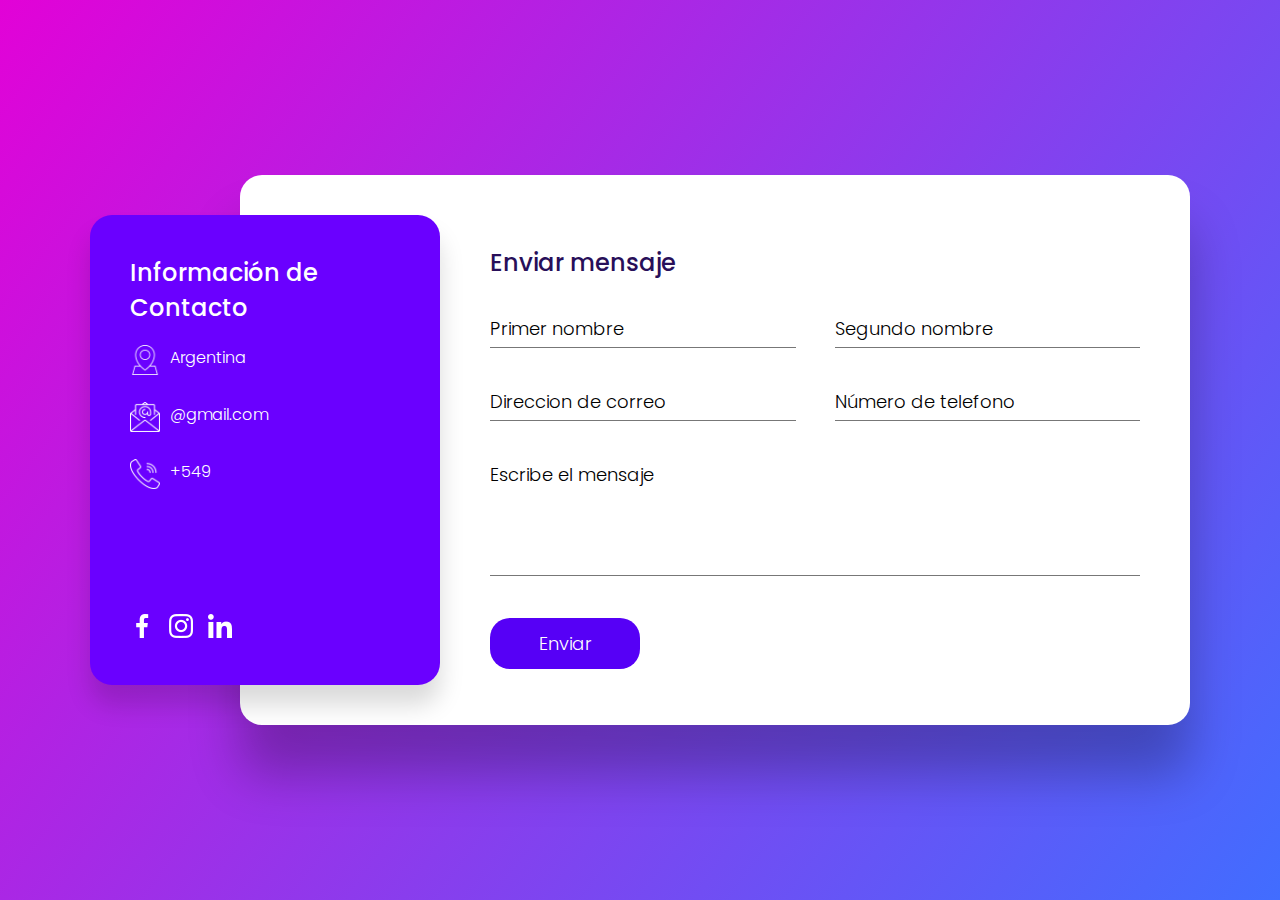
==== templates/contacto.html @ bb2905e5 "se añadió contacto" ====
<!DOCTYPE html>
<html lang="en">
  <head>
    <meta charset="UTF-8" />
    <meta name="viewport" content="width=device-width, initial-scale=1.0" />
    <head>
    <meta charset="utf-8">
    <meta name="viewport" content="width=device-width, initial-scale=1.0">
    <title> Contacto</title>
    <style>
        @import url('https://fonts.googleapis.com/css2?family=Poppins:wght@200&display=swap');
        @import url('https://fonts.googleapis.com/css2?family=Poppins:wght@300&display=swap');
        @import url('https://fonts.googleapis.com/css2?family=Poppins:wght@400&display=swap');
        @import url('https://fonts.googleapis.com/css2?family=Poppins:wght@500&display=swap');
        @import url('https://fonts.googleapis.com/css2?family=Poppins:wght@600&display=swap');
        @import url('https://fonts.googleapis.com/css2?family=Poppins:wght@700&display=swap');
        @import url('https://fonts.googleapis.com/css2?family=Poppins:wght@800&display=swap');
        @import url('https://fonts.googleapis.com/css2?family=Poppins:wght@900&display=swap');
    </style>
    <link rel="stylesheet" href="/static/css/contacto.css">
    </head>
    <body>

        <section>
            <div class="container">
                <div class="contactInfo"> 
                    <div>
                        <h2>Información de Contacto</h2>
                        <ul class="info">
                            <li>
                                <span><img src="/static/img/location.png"></span>
                                <span>Argentina</span>
                                </span>
                            </li>
                            <li>
                                <span><img src="/static/img/mail.png"></span>
                                <!-- <span>@gmail.com</span> -->
                                <span><a href = "correo electronico">@gmail.com</a></span>
                            </li>
                            <li>
                                <span><img src="/static/img/call.png"></span>
                                <span>+549</span>
                            </li>

                        </ul>
                    </div>
                    <ul class="sci">
                        <li><a href="https://www.facebook.com/"><img src="/static/img/facebook.png"></a></li>
                        <li><a href="https://www.instagram.com/"><img src="/static/img/instagram.png"></a></li>
                        <li><a href="https://www.linkedin.com/in/"><img src="/static/img/linkedin.png"></a></li>
                        
                    </ul>
                </div>
                    <div class="contactForm">
                        <h2>Enviar mensaje</h2>
                        <div class="formBox">
                        <div class="inputBox w50">
                            <input type="text" name="" required>
                            <span>Primer nombre</span>
                        </div>
                        <div class="inputBox w50">
                            <input type="text" required>
                            <span>Segundo nombre</span>
                        </div>
                        <div class="inputBox w50">
                            <input type="email" required>
                            <span>Direccion de correo</span>
                        </div>
                        <div class="inputBox w50">
                            <input type="text" required>
                            <span>Número de telefono</span>
                        </div>
                        <div class="inputBox w100">
                            <textarea required></textarea>
                            <span>Escribe el mensaje</span>
                        </div>
                        <div class="inputBox w100">
                            <input type="submit" value="Enviar">
                        </div>
                    </div>
                </div>
                    
                    
             
        </section>
    
    </body>
</html>
---- static/css/contacto.css ----
*
{
    margin: 0;
    padding: 0;
    box-sizing: border-box;
    font-family: 'Poppins',sans-serif;
}

@keyframes gradientAnimation {
    0% {
      background-position: 0% 50%;
    }
    50% {
      background-position: 100% 50%;
    }
    100% {
      background-position: 0% 50%;
    }
  }

section
{
    display: flex;
    justify-content: center;
    align-items: center;
    min-height: 100vh;
    background: rgb(8, 210, 235);
    background: linear-gradient(
      307deg,
      rgba(8, 210, 235, 1) 0%,
      rgb(65, 109, 255) 50%,
      rgba(226, 2, 215, 1) 100%
    );
    background-size: 200% 200%;
    animation: gradientAnimation 30s ease infinite;
}

.container
{
    position: relative;
    min-width: 1100px;
    min-height: 550px;
    display: flex;
    z-index: 1000;
}

.container .contactInfo
{
    position: absolute;
    top: 40px;
    width: 350px;
    height: calc(100% - 80px);
    background: #6a00ff;
    z-index: 1;
    padding: 40px;
    display: flex;
    justify-content: center;
    flex-direction: column;
    justify-content: space-between;
    box-shadow: 0 20px 25px rgba(0,0,0,0.15); 
    border-radius: 22px;
}

.container .contactInfo h2
{
    color: #fff;
    font-size:24px;
    font-weight: 500;
}

.container .contactInfo ul.info 
{
   position: relative;
   margin: 20px 0; 
}

.container .contactInfo ul.info li
{
   position: relative;
   list-style: none;
   display: flex;
   margin: 20px 0;
   cursor: pointer;
   align-items: flex-start;
}

.container .contactInfo ul.info li span:nth-child(1)
{
    width: 30px;
    min-width: 30px;
}

.container .contactInfo ul.info li span a
{
    color: #fff;
    text-decoration: none;
    width: 30px;
    min-width: 30px;
    
}

.container .contactInfo ul.info li span:nth-child(1) img
{
    max-width: 100%;
    filter: invert(1);
}

.container .contactInfo ul.info li span:nth-child(2)
{
    color: #fff;
    margin-left: 10px;
    font-weight: 300;
}

.container .contactInfo ul.sci
{
    position: relative;
    display: flex;
}

.container .contactInfo ul.sci li
{
   list-style: none;  
   margin-right: 15px;
}

.container .contactInfo ul.sci li a
{
   text-decoration: none;
}

.container .contactInfo ul.sci li a img
{
   filter: invert(1);
}

.container .contactForm
{
    position: absolute;
    padding: 70px 50px;
    padding-left: 250px;
    margin-left: 150px;
    width: calc(100% - 150px);
    height: 100%;
    background: #fff; 
    box-shadow: 0 50px 50px rgba(0,0,0,0.25);
    border-radius: 22px;
}

.container .contactForm h2
{
    color: #280f59;
    font-size: 24px;
    font-weight: 500;
}

.container .contactForm .formBox
{
    position: relative;
    display: flex;
    justify-content: space-between;
    flex-wrap: wrap;
    padding-top: 30px;
}

.container .contactForm .formBox .inputBox
{
    position: relative;
    margin-bottom: 35px;
}

.container .contactForm .formBox .inputBox.w50
{
    width: 47%;
}

.container .contactForm .formBox .inputBox.w100
{
    width: 100%;
}

.container .contactForm .formBox .inputBox input,
.container .contactForm .formBox .inputBox textarea 
{
    width: 100%;
    resize: none;
    padding: 5px 0;
    font-size: 18px;
    font-weight: 300;
    color: #333;
    border: none;
    outline: none;
    border-bottom: 1px solid #777;
}

.container .contactForm .formBox .inputBox textarea 
{
    height: 120px;
}

.container .contactForm .formBox .inputBox span 
{
    position: absolute;
    left: 0;
    padding: 5px 0;
    pointer-events: none;
    font-size: 18px;
    font-weight: 300;
    transition: 0.3s;
}

.container .contactForm .formBox .inputBox input:focus ~ span,
.container .contactForm .formBox .inputBox input:valid ~ span,
.container .contactForm .formBox .inputBox textarea:focus ~ span, 
.container .contactForm .formBox .inputBox textarea:valid ~ span
{
    transform: translateY(-20px);
    font-size:  12px;
    font-weight: 400;
    letter-spacing: 1px;
    color: #095a55;
    font-weight: 500;
} 

.container .contactForm .formBox .inputBox input[type="submit"]         
{
    position: relative;
    cursor: pointer;
    background: #5600f6;
    border-radius: 20px;
    color: #fff;
    border: none;
    max-width: 150px;
    padding: 12px;

}

.container .contactForm .formBox .inputBox input[type="submit"]:hover{
    background: #9a52ff;
}

/* make the form responsive */
@media (max-width: 1200px)
{
    .container
    {
        width: 90%;
        min-width: auto;
        margin: 20px;
        box-shadow: 0 20px 50px rgba(0,0,0,0.2);
    }

    .container .contactInfo
    {
        top: 0;
        height: 550px;
        position: relative;
        box-shadow: none;
        border-radius: 0px;
    }

    .container .contactForm
    {
        position: relative;
        width: calc(100% - 350px);
        padding-left: 0;
        margin-left: 0;
        padding: 40px;
        height: 550px;
        box-shadow: none;
        border-radius: 0px;
    }
}

@media (max-width: 991px)
{
    section
    {
        display: flex;
        justify-content: center;
        align-items: center;
        min-height: 100vh;
        background: linear-gradient(
            307deg,
            rgb(2, 255, 255) 0%,
            rgb(102, 0, 255) 50%,
            rgba(226, 2, 215, 1) 100%
          );
          background-size: 200% 200%;
          animation: gradientAnimation 5s ease infinite;
    }

    section::before
    {
        display: none;
    }

    .container
    {
        display: flex;
        flex-direction: column-reverse;
    }

    .container .contactForm
    {
        width: 100%;
        height: auto;
        border-radius: 0px;
    }

    .container .contactInfo
    {
        width: 100%;
        height: auto;
        flex-direction: row;
        border-radius: 0px;
    }
    .container .contactInfo ul.sci
    {
       position: relative;
       display: flex;
       justify-content: center;
       align-items: center;
    }
}

@media (max-width: 600px)
{
    .container .contactForm
    {
        padding: 25px;
    }

    .container .contactInfo{
        padding: 25px;
        flex-direction: column;
        align-items: flex-start;
    }

    .container .contactInfo ul.sci
    {
        margin-top: 40px;
    }

    .container .contactForm .formBox .inputBox.w50
    {
        width: 100%;
    }
}
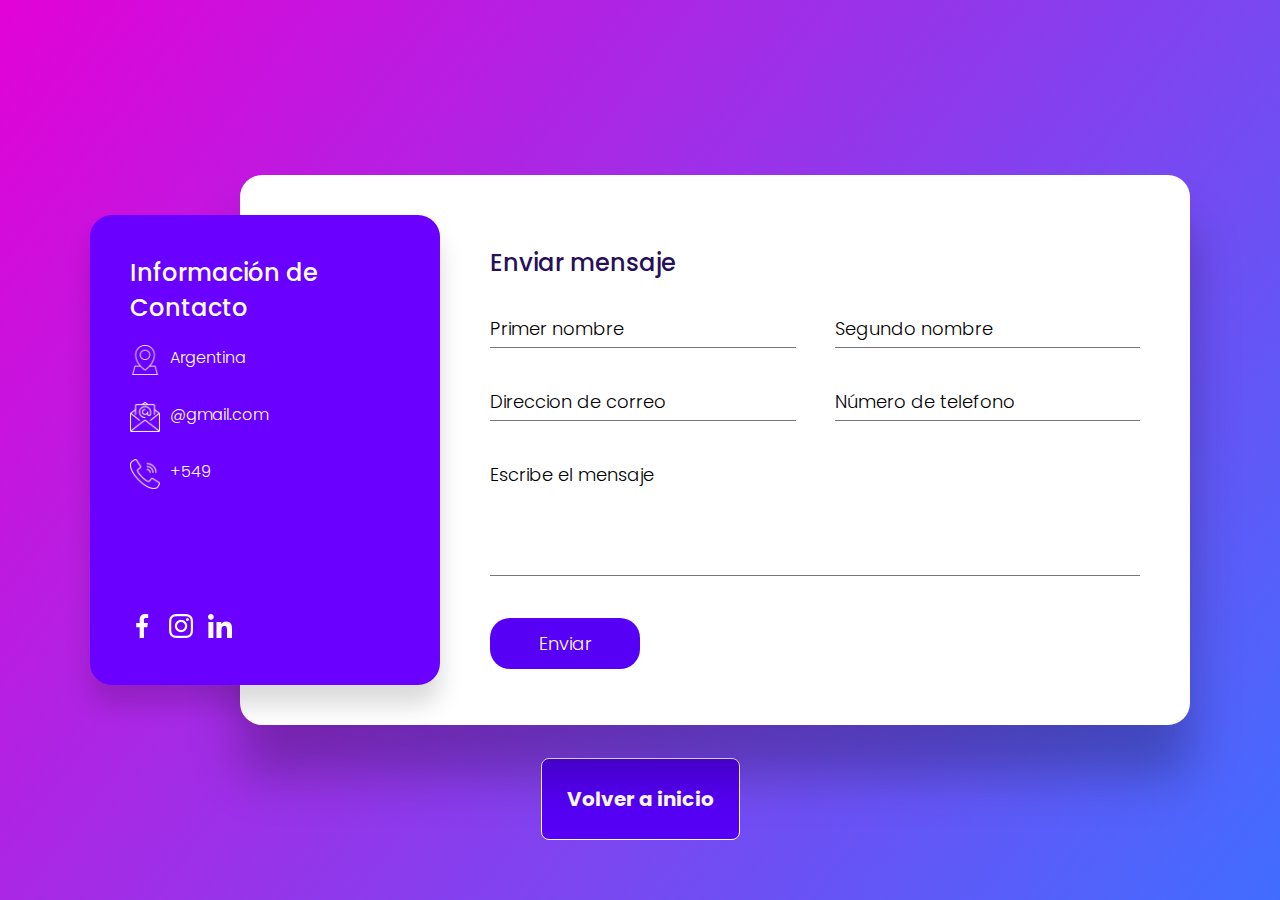
==== commit d0de05f0: "subiendo piedra papel o tijera y aplicando cambios de botones de inicio" ====
--- a/templates/contacto.html
+++ b/templates/contacto.html
@@ -1,88 +1,92 @@
 <!DOCTYPE html>
 <html lang="en">
   <head>
-    <meta charset="UTF-8" />
+    <meta charset="utf-8" />
     <meta name="viewport" content="width=device-width, initial-scale=1.0" />
-    <head>
-    <meta charset="utf-8">
-    <meta name="viewport" content="width=device-width, initial-scale=1.0">
-    <title> Contacto</title>
+    <title>Contacto</title>
     <style>
-        @import url('https://fonts.googleapis.com/css2?family=Poppins:wght@200&display=swap');
-        @import url('https://fonts.googleapis.com/css2?family=Poppins:wght@300&display=swap');
-        @import url('https://fonts.googleapis.com/css2?family=Poppins:wght@400&display=swap');
-        @import url('https://fonts.googleapis.com/css2?family=Poppins:wght@500&display=swap');
-        @import url('https://fonts.googleapis.com/css2?family=Poppins:wght@600&display=swap');
-        @import url('https://fonts.googleapis.com/css2?family=Poppins:wght@700&display=swap');
-        @import url('https://fonts.googleapis.com/css2?family=Poppins:wght@800&display=swap');
-        @import url('https://fonts.googleapis.com/css2?family=Poppins:wght@900&display=swap');
+      @import url("https://fonts.googleapis.com/css2?family=Poppins:wght@200&display=swap");
+      @import url("https://fonts.googleapis.com/css2?family=Poppins:wght@300&display=swap");
+      @import url("https://fonts.googleapis.com/css2?family=Poppins:wght@400&display=swap");
+      @import url("https://fonts.googleapis.com/css2?family=Poppins:wght@500&display=swap");
+      @import url("https://fonts.googleapis.com/css2?family=Poppins:wght@600&display=swap");
+      @import url("https://fonts.googleapis.com/css2?family=Poppins:wght@700&display=swap");
+      @import url("https://fonts.googleapis.com/css2?family=Poppins:wght@800&display=swap");
+      @import url("https://fonts.googleapis.com/css2?family=Poppins:wght@900&display=swap");
     </style>
-    <link rel="stylesheet" href="/static/css/contacto.css">
-    </head>
-    <body>
+    <link rel="stylesheet" href="/static/css/contacto.css" />
+  </head>
+  <body>
+    <section class="section1">
+      <div class="container">
+        <div class="contactInfo">
+          <div>
+            <h2>Información de Contacto</h2>
+            <ul class="info">
+              <li>
+                <span><img src="/static/img/location.png" /></span>
+                <span>Argentina</span>
+              </li>
+              <li>
+                <span><img src="/static/img/mail.png" /></span>
+                <!-- <span>@gmail.com</span> -->
+                <span><a href="correo electronico">@gmail.com</a></span>
+              </li>
+              <li>
+                <span><img src="/static/img/call.png" /></span>
+                <span>+549</span>
+              </li>
+            </ul>
+          </div>
+          <ul class="sci">
+            <li>
+              <a href="https://www.facebook.com/"
+                ><img src="/static/img/facebook.png"
+              /></a>
+            </li>
+            <li>
+              <a href="https://www.instagram.com/"
+                ><img src="/static/img/instagram.png"
+              /></a>
+            </li>
+            <li>
+              <a href="https://www.linkedin.com/in/"
+                ><img src="/static/img/linkedin.png"
+              /></a>
+            </li>
+          </ul>
+        </div>
+        <div class="contactForm">
+          <h2>Enviar mensaje</h2>
+          <div class="formBox">
+            <div class="inputBox w50">
+              <input type="text" name="" required />
+              <span>Primer nombre</span>
+            </div>
+            <div class="inputBox w50">
+              <input type="text" required />
+              <span>Segundo nombre</span>
+            </div>
+            <div class="inputBox w50">
+              <input type="email" required />
+              <span>Direccion de correo</span>
+            </div>
+            <div class="inputBox w50">
+              <input type="text" required />
+              <span>Número de telefono</span>
+            </div>
+            <div class="inputBox w100">
+              <textarea required></textarea>
+              <span>Escribe el mensaje</span>
+            </div>
+            <div class="inputBox w100">
+              <input type="submit" value="Enviar" />
+            </div>
+          </div>
+        </div>
+      </div>
 
-        <section>
-            <div class="container">
-                <div class="contactInfo"> 
-                    <div>
-                        <h2>Información de Contacto</h2>
-                        <ul class="info">
-                            <li>
-                                <span><img src="/static/img/location.png"></span>
-                                <span>Argentina</span>
-                                </span>
-                            </li>
-                            <li>
-                                <span><img src="/static/img/mail.png"></span>
-                                <!-- <span>@gmail.com</span> -->
-                                <span><a href = "correo electronico">@gmail.com</a></span>
-                            </li>
-                            <li>
-                                <span><img src="/static/img/call.png"></span>
-                                <span>+549</span>
-                            </li>
-
-                        </ul>
-                    </div>
-                    <ul class="sci">
-                        <li><a href="https://www.facebook.com/"><img src="/static/img/facebook.png"></a></li>
-                        <li><a href="https://www.instagram.com/"><img src="/static/img/instagram.png"></a></li>
-                        <li><a href="https://www.linkedin.com/in/"><img src="/static/img/linkedin.png"></a></li>
-                        
-                    </ul>
-                </div>
-                    <div class="contactForm">
-                        <h2>Enviar mensaje</h2>
-                        <div class="formBox">
-                        <div class="inputBox w50">
-                            <input type="text" name="" required>
-                            <span>Primer nombre</span>
-                        </div>
-                        <div class="inputBox w50">
-                            <input type="text" required>
-                            <span>Segundo nombre</span>
-                        </div>
-                        <div class="inputBox w50">
-                            <input type="email" required>
-                            <span>Direccion de correo</span>
-                        </div>
-                        <div class="inputBox w50">
-                            <input type="text" required>
-                            <span>Número de telefono</span>
-                        </div>
-                        <div class="inputBox w100">
-                            <textarea required></textarea>
-                            <span>Escribe el mensaje</span>
-                        </div>
-                        <div class="inputBox w100">
-                            <input type="submit" value="Enviar">
-                        </div>
-                    </div>
-                </div>
-                    
-                    
-             
-        </section>
-    
-    </body>
-</html>+      <a href="../index.html" class="btn-init">Volver a inicio</a>
+    </section>
+  </body>
+</html>
--- a/static/css/contacto.css
+++ b/static/css/contacto.css
@@ -1,349 +1,338 @@
-*
-{
-    margin: 0;
-    padding: 0;
-    box-sizing: border-box;
-    font-family: 'Poppins',sans-serif;
+* {
+  margin: 0;
+  padding: 0;
+  box-sizing: border-box;
+  font-family: "Poppins", sans-serif;
 }
 
 @keyframes gradientAnimation {
-    0% {
-      background-position: 0% 50%;
-    }
-    50% {
-      background-position: 100% 50%;
-    }
-    100% {
-      background-position: 0% 50%;
-    }
-  }
-
-section
-{
+  0% {
+    background-position: 0% 50%;
+  }
+  50% {
+    background-position: 100% 50%;
+  }
+  100% {
+    background-position: 0% 50%;
+  }
+}
+
+.section1 {
+  display: flex;
+  justify-content: center;
+  align-items: center;
+  min-height: 100vh;
+  background: rgb(8, 210, 235);
+  background: linear-gradient(
+    307deg,
+    rgba(8, 210, 235, 1) 0%,
+    rgb(65, 109, 255) 50%,
+    rgba(226, 2, 215, 1) 100%
+  );
+  background-size: 200% 200%;
+  animation: gradientAnimation 30s ease infinite;
+}
+
+.container {
+  position: relative;
+  min-width: 1100px;
+  min-height: 550px;
+  display: flex;
+  z-index: 1000;
+}
+
+.container .contactInfo {
+  position: absolute;
+  top: 40px;
+  width: 350px;
+  height: calc(100% - 80px);
+  background: #6a00ff;
+  z-index: 1;
+  padding: 40px;
+  display: flex;
+  justify-content: center;
+  flex-direction: column;
+  justify-content: space-between;
+  box-shadow: 0 20px 25px rgba(0, 0, 0, 0.15);
+  border-radius: 22px;
+}
+
+.container .contactInfo h2 {
+  color: #fff;
+  font-size: 24px;
+  font-weight: 500;
+}
+
+.container .contactInfo ul.info {
+  position: relative;
+  margin: 20px 0;
+}
+
+.container .contactInfo ul.info li {
+  position: relative;
+  list-style: none;
+  display: flex;
+  margin: 20px 0;
+  cursor: pointer;
+  align-items: flex-start;
+}
+
+.container .contactInfo ul.info li span:nth-child(1) {
+  width: 30px;
+  min-width: 30px;
+}
+
+.container .contactInfo ul.info li span a {
+  color: #fff;
+  text-decoration: none;
+  width: 30px;
+  min-width: 30px;
+}
+
+.container .contactInfo ul.info li span:nth-child(1) img {
+  max-width: 100%;
+  filter: invert(1);
+}
+
+.container .contactInfo ul.info li span:nth-child(2) {
+  color: #fff;
+  margin-left: 10px;
+  font-weight: 300;
+}
+
+.container .contactInfo ul.sci {
+  position: relative;
+  display: flex;
+}
+
+.container .contactInfo ul.sci li {
+  list-style: none;
+  margin-right: 15px;
+}
+
+.container .contactInfo ul.sci li a {
+  text-decoration: none;
+}
+
+.container .contactInfo ul.sci li a img {
+  filter: invert(1);
+}
+
+.container .contactForm {
+  position: absolute;
+  padding: 70px 50px;
+  padding-left: 250px;
+  margin-left: 150px;
+  width: calc(100% - 150px);
+  height: 100%;
+  background: #fff;
+  box-shadow: 0 50px 50px rgba(0, 0, 0, 0.25);
+  border-radius: 22px;
+}
+
+.container .contactForm h2 {
+  color: #280f59;
+  font-size: 24px;
+  font-weight: 500;
+}
+
+.container .contactForm .formBox {
+  position: relative;
+  display: flex;
+  justify-content: space-between;
+  flex-wrap: wrap;
+  padding-top: 30px;
+}
+
+.container .contactForm .formBox .inputBox {
+  position: relative;
+  margin-bottom: 35px;
+}
+
+.container .contactForm .formBox .inputBox.w50 {
+  width: 47%;
+}
+
+.container .contactForm .formBox .inputBox.w100 {
+  width: 100%;
+}
+
+.container .contactForm .formBox .inputBox input,
+.container .contactForm .formBox .inputBox textarea {
+  width: 100%;
+  resize: none;
+  padding: 5px 0;
+  font-size: 18px;
+  font-weight: 300;
+  color: #333;
+  border: none;
+  outline: none;
+  border-bottom: 1px solid #777;
+}
+
+.container .contactForm .formBox .inputBox textarea {
+  height: 120px;
+}
+
+.container .contactForm .formBox .inputBox span {
+  position: absolute;
+  left: 0;
+  padding: 5px 0;
+  pointer-events: none;
+  font-size: 18px;
+  font-weight: 300;
+  transition: 0.3s;
+}
+
+.container .contactForm .formBox .inputBox input:focus ~ span,
+.container .contactForm .formBox .inputBox input:valid ~ span,
+.container .contactForm .formBox .inputBox textarea:focus ~ span,
+.container .contactForm .formBox .inputBox textarea:valid ~ span {
+  transform: translateY(-20px);
+  font-size: 12px;
+  font-weight: 400;
+  letter-spacing: 1px;
+  color: #095a55;
+  font-weight: 500;
+}
+
+.container .contactForm .formBox .inputBox input[type="submit"] {
+  position: relative;
+  cursor: pointer;
+  background: #5600f6;
+  border-radius: 20px;
+  color: #fff;
+  border: none;
+  max-width: 150px;
+  padding: 12px;
+}
+
+.container .contactForm .formBox .inputBox input[type="submit"]:hover {
+  background: #9a52ff;
+}
+
+/** boton vuelta a inicio**/
+
+.btn-init {
+  position: absolute;
+  bottom: 10px;
+  text-decoration: none;
+  text-align: center;
+  padding: 25px;
+  margin-bottom: 50px;
+  color: white;
+  background-color: #5600f6;
+  font-size: 20px;
+  font-weight: bold;
+  border-color: aliceblue;
+  border-radius: 8px;
+  border: 1px solid white;
+}
+
+.btn-init:hover {
+  background-color: #7d45e6;
+}
+
+/* make the form responsive */
+@media (max-width: 1200px) {
+  .container {
+    width: 90%;
+    min-width: auto;
+    margin: 20px;
+    margin-bottom: 200px;
+    box-shadow: 0 20px 50px rgba(0, 0, 0, 0.2);
+  }
+
+  .container .contactInfo {
+    top: 0;
+    height: 550px;
+    position: relative;
+    box-shadow: none;
+    border-radius: 0px;
+  }
+
+  .container .contactForm {
+    position: relative;
+    width: calc(100% - 350px);
+    padding-left: 0;
+    margin-left: 0;
+    padding: 40px;
+    height: 550px;
+    box-shadow: none;
+    border-radius: 0px;
+  }
+}
+
+/*pagina responsive*/
+
+@media (max-width: 991px) {
+  section {
     display: flex;
     justify-content: center;
     align-items: center;
     min-height: 100vh;
-    background: rgb(8, 210, 235);
     background: linear-gradient(
       307deg,
-      rgba(8, 210, 235, 1) 0%,
-      rgb(65, 109, 255) 50%,
+      rgb(2, 255, 255) 0%,
+      rgb(102, 0, 255) 50%,
       rgba(226, 2, 215, 1) 100%
     );
     background-size: 200% 200%;
-    animation: gradientAnimation 30s ease infinite;
-}
-
-.container
-{
+    animation: gradientAnimation 5s ease infinite;
+  }
+
+  section::before {
+    display: none;
+  }
+
+  .container {
+    display: flex;
+    flex-direction: column-reverse;
+  }
+
+  .container .contactForm {
+    width: 100%;
+    height: auto;
+    border-radius: 0px;
+  }
+
+  .container .contactInfo {
+    width: 100%;
+    height: auto;
+    flex-direction: row;
+    border-radius: 0px;
+  }
+  .container .contactInfo ul.sci {
     position: relative;
-    min-width: 1100px;
-    min-height: 550px;
-    display: flex;
-    z-index: 1000;
-}
-
-.container .contactInfo
-{
-    position: absolute;
-    top: 40px;
-    width: 350px;
-    height: calc(100% - 80px);
-    background: #6a00ff;
-    z-index: 1;
-    padding: 40px;
     display: flex;
     justify-content: center;
+    align-items: center;
+  }
+
+  .btn-init {
+    margin: -100px;
+  }
+}
+
+@media (max-width: 600px) {
+  .container .contactForm {
+    padding: 25px;
+  }
+
+  .container .contactInfo {
+    padding: 25px;
     flex-direction: column;
-    justify-content: space-between;
-    box-shadow: 0 20px 25px rgba(0,0,0,0.15); 
-    border-radius: 22px;
-}
-
-.container .contactInfo h2
-{
-    color: #fff;
-    font-size:24px;
-    font-weight: 500;
-}
-
-.container .contactInfo ul.info 
-{
-   position: relative;
-   margin: 20px 0; 
-}
-
-.container .contactInfo ul.info li
-{
-   position: relative;
-   list-style: none;
-   display: flex;
-   margin: 20px 0;
-   cursor: pointer;
-   align-items: flex-start;
-}
-
-.container .contactInfo ul.info li span:nth-child(1)
-{
-    width: 30px;
-    min-width: 30px;
-}
-
-.container .contactInfo ul.info li span a
-{
-    color: #fff;
-    text-decoration: none;
-    width: 30px;
-    min-width: 30px;
-    
-}
-
-.container .contactInfo ul.info li span:nth-child(1) img
-{
-    max-width: 100%;
-    filter: invert(1);
-}
-
-.container .contactInfo ul.info li span:nth-child(2)
-{
-    color: #fff;
-    margin-left: 10px;
-    font-weight: 300;
-}
-
-.container .contactInfo ul.sci
-{
-    position: relative;
-    display: flex;
-}
-
-.container .contactInfo ul.sci li
-{
-   list-style: none;  
-   margin-right: 15px;
-}
-
-.container .contactInfo ul.sci li a
-{
-   text-decoration: none;
-}
-
-.container .contactInfo ul.sci li a img
-{
-   filter: invert(1);
-}
-
-.container .contactForm
-{
-    position: absolute;
-    padding: 70px 50px;
-    padding-left: 250px;
-    margin-left: 150px;
-    width: calc(100% - 150px);
-    height: 100%;
-    background: #fff; 
-    box-shadow: 0 50px 50px rgba(0,0,0,0.25);
-    border-radius: 22px;
-}
-
-.container .contactForm h2
-{
-    color: #280f59;
-    font-size: 24px;
-    font-weight: 500;
-}
-
-.container .contactForm .formBox
-{
-    position: relative;
-    display: flex;
-    justify-content: space-between;
-    flex-wrap: wrap;
-    padding-top: 30px;
-}
-
-.container .contactForm .formBox .inputBox
-{
-    position: relative;
-    margin-bottom: 35px;
-}
-
-.container .contactForm .formBox .inputBox.w50
-{
-    width: 47%;
-}
-
-.container .contactForm .formBox .inputBox.w100
-{
+    align-items: flex-start;
+  }
+
+  .container .contactInfo ul.sci {
+    margin-top: 40px;
+  }
+
+  .container .contactForm .formBox .inputBox.w50 {
     width: 100%;
-}
-
-.container .contactForm .formBox .inputBox input,
-.container .contactForm .formBox .inputBox textarea 
-{
-    width: 100%;
-    resize: none;
-    padding: 5px 0;
-    font-size: 18px;
-    font-weight: 300;
-    color: #333;
-    border: none;
-    outline: none;
-    border-bottom: 1px solid #777;
-}
-
-.container .contactForm .formBox .inputBox textarea 
-{
-    height: 120px;
-}
-
-.container .contactForm .formBox .inputBox span 
-{
-    position: absolute;
-    left: 0;
-    padding: 5px 0;
-    pointer-events: none;
-    font-size: 18px;
-    font-weight: 300;
-    transition: 0.3s;
-}
-
-.container .contactForm .formBox .inputBox input:focus ~ span,
-.container .contactForm .formBox .inputBox input:valid ~ span,
-.container .contactForm .formBox .inputBox textarea:focus ~ span, 
-.container .contactForm .formBox .inputBox textarea:valid ~ span
-{
-    transform: translateY(-20px);
-    font-size:  12px;
-    font-weight: 400;
-    letter-spacing: 1px;
-    color: #095a55;
-    font-weight: 500;
-} 
-
-.container .contactForm .formBox .inputBox input[type="submit"]         
-{
-    position: relative;
-    cursor: pointer;
-    background: #5600f6;
-    border-radius: 20px;
-    color: #fff;
-    border: none;
-    max-width: 150px;
-    padding: 12px;
-
-}
-
-.container .contactForm .formBox .inputBox input[type="submit"]:hover{
-    background: #9a52ff;
-}
-
-/* make the form responsive */
-@media (max-width: 1200px)
-{
-    .container
-    {
-        width: 90%;
-        min-width: auto;
-        margin: 20px;
-        box-shadow: 0 20px 50px rgba(0,0,0,0.2);
-    }
-
-    .container .contactInfo
-    {
-        top: 0;
-        height: 550px;
-        position: relative;
-        box-shadow: none;
-        border-radius: 0px;
-    }
-
-    .container .contactForm
-    {
-        position: relative;
-        width: calc(100% - 350px);
-        padding-left: 0;
-        margin-left: 0;
-        padding: 40px;
-        height: 550px;
-        box-shadow: none;
-        border-radius: 0px;
-    }
-}
-
-@media (max-width: 991px)
-{
-    section
-    {
-        display: flex;
-        justify-content: center;
-        align-items: center;
-        min-height: 100vh;
-        background: linear-gradient(
-            307deg,
-            rgb(2, 255, 255) 0%,
-            rgb(102, 0, 255) 50%,
-            rgba(226, 2, 215, 1) 100%
-          );
-          background-size: 200% 200%;
-          animation: gradientAnimation 5s ease infinite;
-    }
-
-    section::before
-    {
-        display: none;
-    }
-
-    .container
-    {
-        display: flex;
-        flex-direction: column-reverse;
-    }
-
-    .container .contactForm
-    {
-        width: 100%;
-        height: auto;
-        border-radius: 0px;
-    }
-
-    .container .contactInfo
-    {
-        width: 100%;
-        height: auto;
-        flex-direction: row;
-        border-radius: 0px;
-    }
-    .container .contactInfo ul.sci
-    {
-       position: relative;
-       display: flex;
-       justify-content: center;
-       align-items: center;
-    }
-}
-
-@media (max-width: 600px)
-{
-    .container .contactForm
-    {
-        padding: 25px;
-    }
-
-    .container .contactInfo{
-        padding: 25px;
-        flex-direction: column;
-        align-items: flex-start;
-    }
-
-    .container .contactInfo ul.sci
-    {
-        margin-top: 40px;
-    }
-
-    .container .contactForm .formBox .inputBox.w50
-    {
-        width: 100%;
-    }
-}+  }
+  .btn-init {
+    margin: -250px;
+  }
+}
